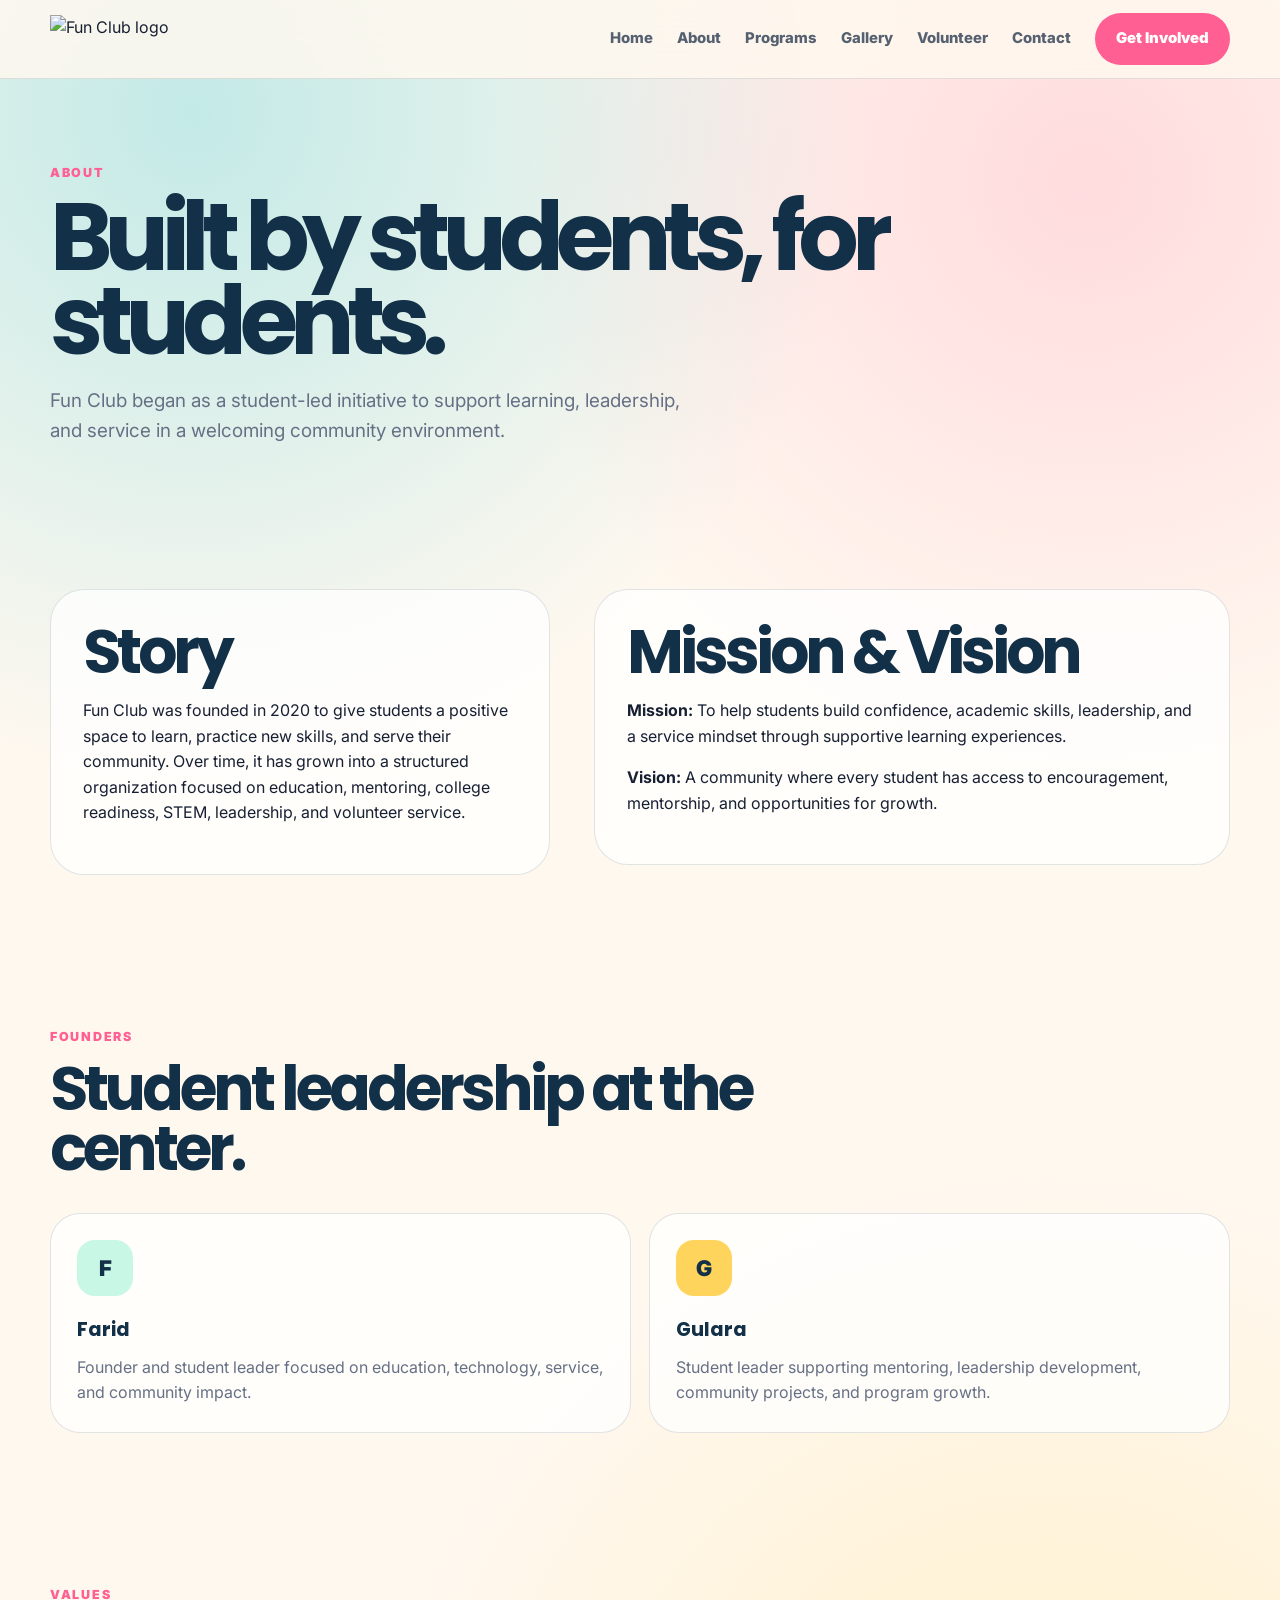
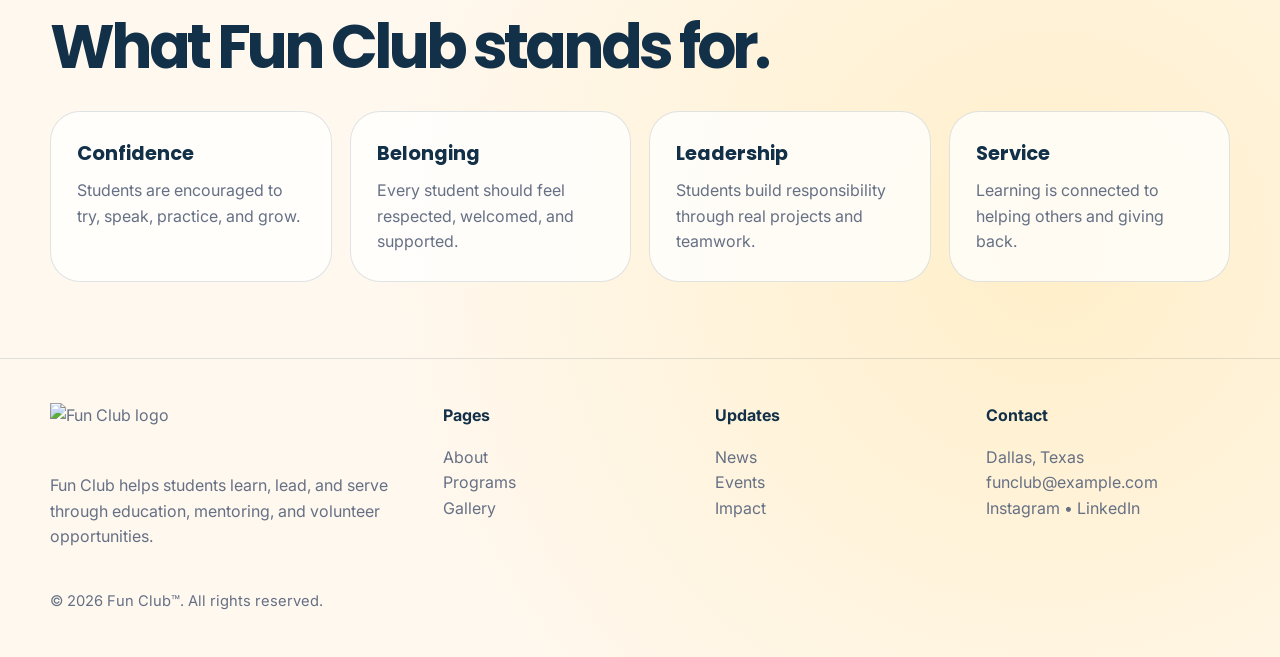
==== about.html @ b527f6af "Add files via upload" ====
<!DOCTYPE html>
<html lang="en">
<head>
<meta charset="UTF-8"><meta name="viewport" content="width=device-width, initial-scale=1.0">
<title>About Fun Club</title>
<meta name="description" content="Learn about Fun Club's story, mission, values, founders, and timeline.">
<meta property="og:title" content="About Fun Club">
<meta property="og:description" content="Learn about Fun Club's story, mission, values, founders, and timeline.">
<meta property="og:image" content="assets/fun-club-logo.png">
<link rel="preconnect" href="https://fonts.googleapis.com">
<link rel="preconnect" href="https://fonts.gstatic.com" crossorigin>
<link href="https://fonts.googleapis.com/css2?family=Inter:wght@400;500;600;700;800;900&family=Poppins:wght@700;800;900&display=swap" rel="stylesheet">
<link rel="stylesheet" href="styles.css">
</head><body>
<nav class="nav"><div class="container nav-inner">
<a class="brand" href="index.html"><img src="assets/fun-club-logo.png" alt="Fun Club logo"></a>
<button class="menu" aria-label="Open menu">☰</button><div class="links"><a href="index.html">Home</a><a href="about.html">About</a><a href="programs.html">Programs</a><a href="gallery.html">Gallery</a><a href="volunteer.html">Volunteer</a><a href="contact.html">Contact</a><a class="btn btn-pink" href="volunteer.html">Get Involved</a></div></div></nav>
<main>
<section class="hero"><div class="container"><p class="kicker reveal">About</p><h1 class="reveal">Built by students, for students.</h1><p class="lead reveal">Fun Club began as a student-led initiative to support learning, leadership, and service in a welcoming community environment.</p></div></section>
<section class="section"><div class="container split"><div class="panel reveal"><h2>Story</h2><p>Fun Club was founded in 2020 to give students a positive space to learn, practice new skills, and serve their community. Over time, it has grown into a structured organization focused on education, mentoring, college readiness, STEM, leadership, and volunteer service.</p></div><div class="panel reveal"><h2>Mission & Vision</h2><p><b>Mission:</b> To help students build confidence, academic skills, leadership, and a service mindset through supportive learning experiences.</p><p><b>Vision:</b> A community where every student has access to encouragement, mentorship, and opportunities for growth.</p></div></div></section>
<section class="section"><div class="container"><div class="section-head reveal"><p class="kicker">Founders</p><h2>Student leadership at the center.</h2></div><div class="grid grid-2"><div class="card reveal"><div class="icon">F</div><h3>Farid</h3><p>Founder and student leader focused on education, technology, service, and community impact.</p></div><div class="card reveal"><div class="icon">G</div><h3>Gulara</h3><p>Student leader supporting mentoring, leadership development, community projects, and program growth.</p></div></div></div></section>
<section class="section"><div class="container"><div class="section-head reveal"><p class="kicker">Values</p><h2>What Fun Club stands for.</h2></div><div class="grid grid-4"><div class="card reveal"><h3>Confidence</h3><p>Students are encouraged to try, speak, practice, and grow.</p></div><div class="card reveal"><h3>Belonging</h3><p>Every student should feel respected, welcomed, and supported.</p></div><div class="card reveal"><h3>Leadership</h3><p>Students build responsibility through real projects and teamwork.</p></div><div class="card reveal"><h3>Service</h3><p>Learning is connected to helping others and giving back.</p></div></div></div></section>
</main>

<footer class="footer"><div class="container footer-grid">
<div><img src="assets/fun-club-logo.png" alt="Fun Club logo" style="height:54px;margin-bottom:12px"><p>Fun Club helps students learn, lead, and serve through education, mentoring, and volunteer opportunities.</p></div>
<div><b>Pages</b><p><a href="about.html">About</a><br><a href="programs.html">Programs</a><br><a href="gallery.html">Gallery</a></p></div>
<div><b>Updates</b><p><a href="index.html#news">News</a><br><a href="events.html">Events</a><br><a href="impact.html">Impact</a></p></div>
<div><b>Contact</b><p>Dallas, Texas<br>funclub@example.com<br>Instagram • LinkedIn</p></div>
</div><div class="container" style="margin-top:24px;color:#667085;font-size:.92rem">© 2026 Fun Club™. All rights reserved.</div></footer>
<script src="script.js"></script></body></html>
---- styles.css ----
:root{
  --navy:#123047; --teal:#10bfd0; --pink:#ff5f93; --coral:#ff766d;
  --gold:#ffd45c; --cream:#fff8ef; --mint:#c8f7e6; --lav:#e3d7ff;
  --ink:#172033; --muted:#667085; --line:rgba(18,48,71,.13); --white:#fff;
}
*{box-sizing:border-box}
html{scroll-behavior:smooth}
body{
  margin:0;font-family:Inter,system-ui,-apple-system,BlinkMacSystemFont,"Segoe UI",sans-serif;color:var(--ink);
  background:
    radial-gradient(circle at 15% 5%, rgba(16,191,208,.25), transparent 28%),
    radial-gradient(circle at 85% 8%, rgba(255,95,147,.19), transparent 25%),
    radial-gradient(circle at 82% 82%, rgba(255,212,92,.26), transparent 32%),
    var(--cream);
  line-height:1.6;
}
h1,h2,h3,.brand-word{font-family:Poppins,Inter,sans-serif}
a{text-decoration:none;color:inherit}
img{max-width:100%;display:block}
.container{width:min(1180px,calc(100% - 40px));margin:auto}
.nav{position:sticky;top:0;z-index:50;background:rgba(255,248,239,.84);backdrop-filter:blur(18px);border-bottom:1px solid var(--line)}
.nav-inner{height:78px;display:flex;align-items:center;justify-content:space-between}
.brand img{height:48px;width:auto}
.links{display:flex;align-items:center;gap:24px;font-weight:800;color:#556170;font-size:.93rem}
.links a:hover{color:var(--navy)}
.menu{display:none;background:transparent;border:0;font-size:1.8rem;color:var(--navy)}
.btn{display:inline-flex;align-items:center;justify-content:center;gap:9px;padding:13px 20px;border-radius:999px;border:1px solid transparent;font-weight:900;cursor:pointer;transition:.2s}
.btn:hover{transform:translateY(-2px)}
.btn-dark{background:var(--navy);color:#fff}.btn-white{background:#fff;color:var(--navy);border-color:var(--line)}.btn-pink{background:var(--pink);color:#fff}
.hero{padding:84px 0 48px}
.hero-grid{display:grid;grid-template-columns:1.05fr .95fr;gap:56px;align-items:center}
.kicker{color:var(--pink);font-weight:900;letter-spacing:.14em;text-transform:uppercase;font-size:.78rem;margin:0 0 12px}
h1{font-size:clamp(3.1rem,7.4vw,6.8rem);line-height:.89;letter-spacing:-.08em;color:var(--navy);margin:0 0 22px}
.lead{font-size:1.18rem;color:var(--muted);max-width:650px}
.actions{display:flex;gap:14px;flex-wrap:wrap;margin-top:28px}
.hero-card{
  min-height:500px;border-radius:46px;padding:22px;position:relative;overflow:hidden;
  background:linear-gradient(135deg,#b9f3ff,#ffd1dc 52%,#ffd45c);border:1px solid rgba(255,255,255,.85)
}
.hero-photo{
  min-height:456px;height:100%;border-radius:34px;background:url('assets/photos/gallery-1.svg') center/cover no-repeat;
  display:flex;align-items:flex-end;padding:26px;border:1px solid rgba(255,255,255,.9)
}
.glass{background:rgba(255,255,255,.86);border:1px solid var(--line);border-radius:26px;padding:20px;max-width:360px}
.glass b{font-size:1.1rem;color:var(--navy)}
.section{padding:76px 0}
.section-head{max-width:790px;margin-bottom:34px}
h2{font-size:clamp(2.2rem,4.8vw,4.2rem);line-height:.98;letter-spacing:-.065em;color:var(--navy);margin:0 0 14px}
.muted,.section-head p:last-child{color:var(--muted)}
.grid{display:grid;gap:18px}
.grid-2{grid-template-columns:repeat(2,1fr)}.grid-3{grid-template-columns:repeat(3,1fr)}.grid-4{grid-template-columns:repeat(4,1fr)}
.card{background:rgba(255,255,255,.76);border:1px solid var(--line);border-radius:30px;padding:26px;transition:.22s}
.card:hover{transform:translateY(-5px);box-shadow:0 22px 60px rgba(18,48,71,.09)}
.card h3{margin:0 0 9px;color:var(--navy);font-size:1.22rem}.card p{color:var(--muted);margin:0}
.icon{width:56px;height:56px;border-radius:18px;background:var(--mint);display:grid;place-items:center;font-weight:900;color:var(--navy);font-size:1.35rem;margin-bottom:18px}
.card:nth-child(2) .icon{background:var(--gold)}.card:nth-child(3) .icon{background:var(--lav)}.card:nth-child(4) .icon{background:#ffd1dc}
.stats{display:grid;grid-template-columns:repeat(4,1fr);gap:16px}
.stat{background:rgba(255,255,255,.78);border:1px solid var(--line);border-radius:30px;padding:26px}
.stat b{display:block;color:var(--navy);font-size:2.25rem;letter-spacing:-.05em}.stat span{color:var(--muted);font-weight:800}
.split{display:grid;grid-template-columns:.88fr 1.12fr;gap:44px;align-items:start}
.panel{background:rgba(255,255,255,.76);border:1px solid var(--line);border-radius:34px;padding:32px}
.gallery{display:grid;grid-template-columns:repeat(3,1fr);gap:18px}
.gallery-card{overflow:hidden;border-radius:30px;background:#fff;border:1px solid var(--line);transition:.2s}
.gallery-card:hover{transform:translateY(-5px)}.gallery-card img{height:240px;width:100%;object-fit:cover}.gallery-card div{padding:18px}
.cta{background:var(--navy);color:white;border-radius:46px;padding:50px;display:flex;justify-content:space-between;align-items:center;gap:24px}
.cta h2{color:#fff}.cta p{color:rgba(255,255,255,.76);max-width:720px}
.timeline{display:grid;gap:18px}.timeline .card{border-left:6px solid var(--teal)}
.form{display:grid;gap:14px}input,textarea,select{width:100%;border:1px solid var(--line);border-radius:18px;padding:15px 16px;font:inherit;background:#fff}textarea{min-height:130px;resize:vertical}
.footer{padding:44px 0;border-top:1px solid var(--line);color:var(--muted)}.footer-grid{display:grid;grid-template-columns:1.5fr repeat(3,1fr);gap:28px}.footer b{color:var(--navy)}
.reveal{opacity:0;transform:translateY(18px)}
.admin-note{background:#fff;border:1px dashed var(--pink);border-radius:26px;padding:22px;color:var(--muted)}
@media(max-width:950px){.hero-grid,.split,.footer-grid{grid-template-columns:1fr}.grid-4,.stats{grid-template-columns:1fr 1fr}.grid-3,.gallery{grid-template-columns:1fr 1fr}.cta{flex-direction:column;align-items:flex-start}}
@media(max-width:680px){.menu{display:block}.links{display:none;position:absolute;top:78px;left:20px;right:20px;background:#fff;border:1px solid var(--line);border-radius:24px;padding:20px;flex-direction:column;align-items:flex-start}.links.active{display:flex}.grid-2,.grid-3,.grid-4,.stats,.gallery{grid-template-columns:1fr}h1{font-size:3.35rem}.hero{padding-top:52px}.hero-card{min-height:360px}.hero-photo{min-height:316px}}
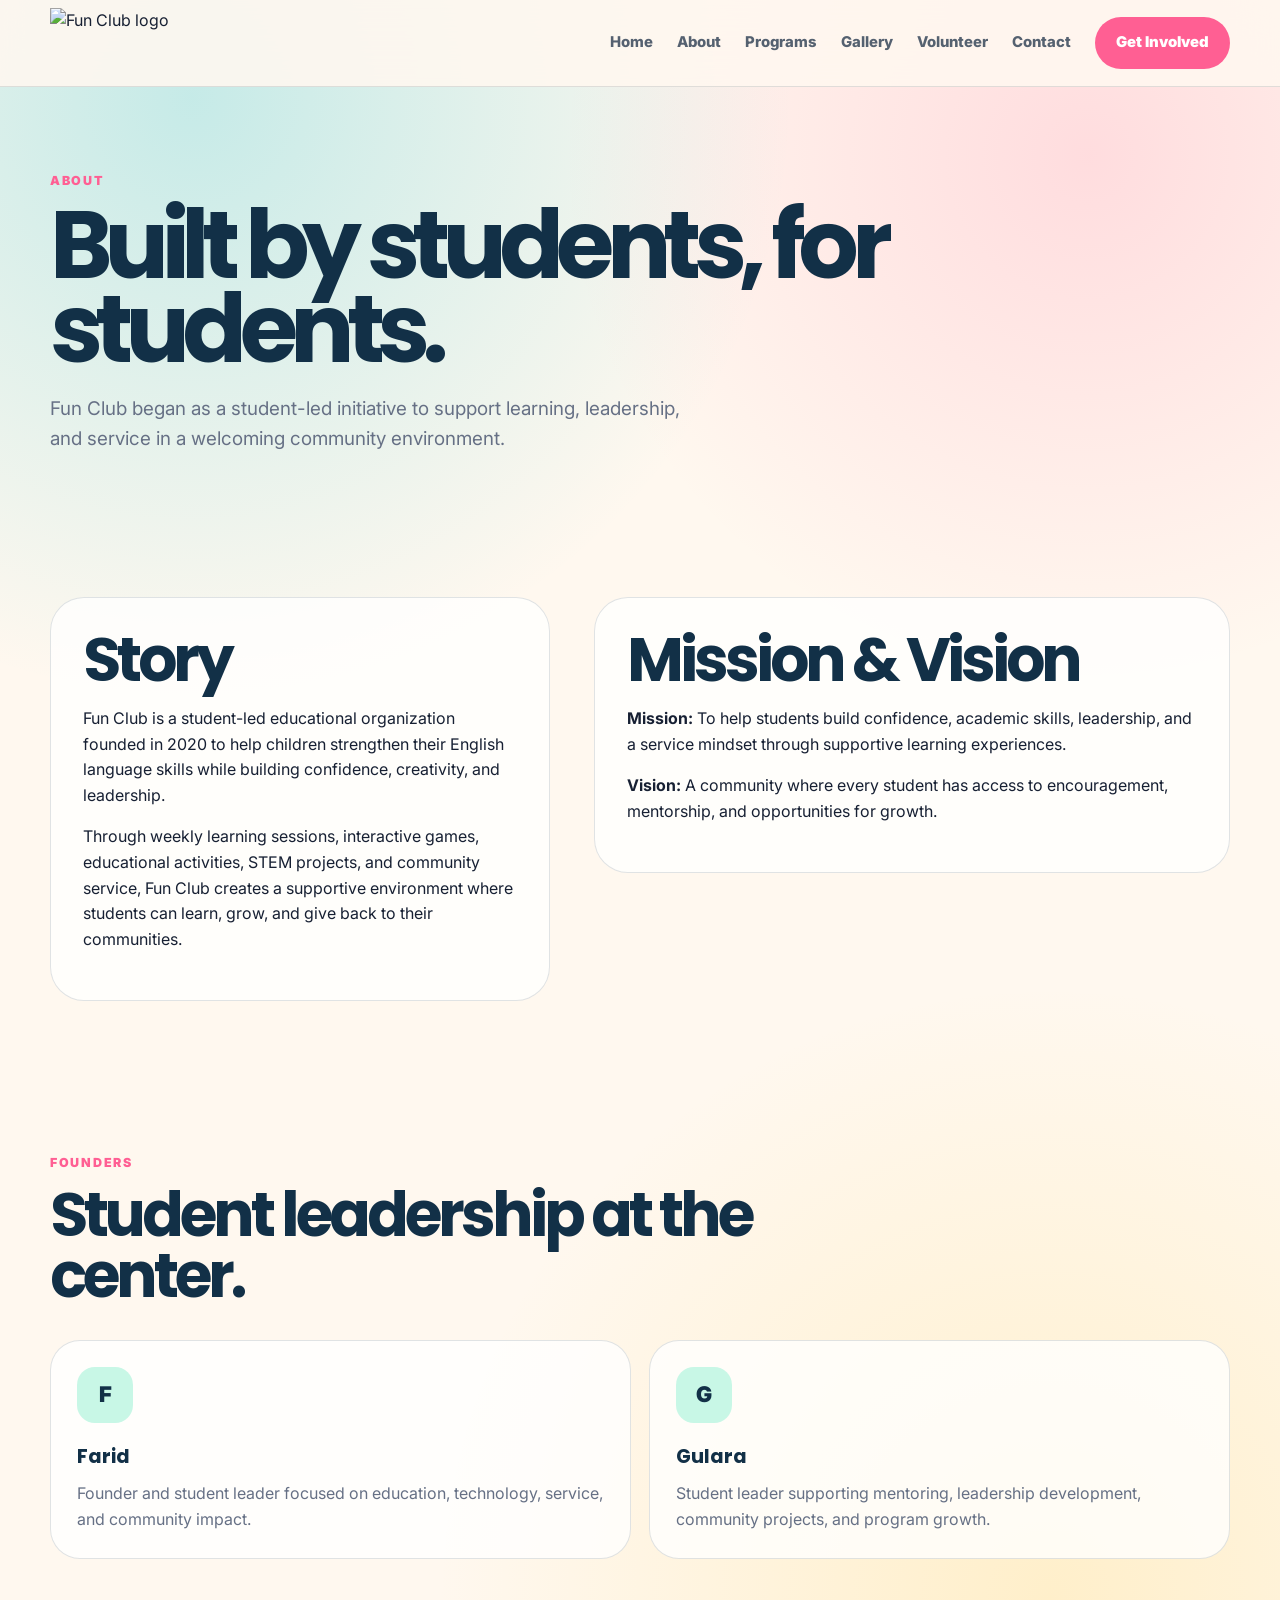
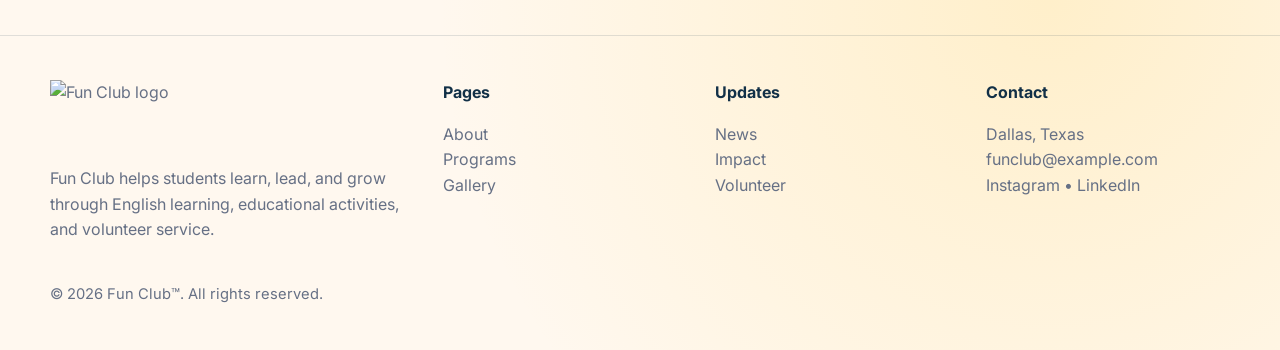
==== commit fef7c346: "Add files via upload" ====
--- a/about.html
+++ b/about.html
@@ -6,26 +6,28 @@
 <meta name="description" content="Learn about Fun Club's story, mission, values, founders, and timeline.">
 <meta property="og:title" content="About Fun Club">
 <meta property="og:description" content="Learn about Fun Club's story, mission, values, founders, and timeline.">
-<meta property="og:image" content="assets/fun-club-logo.png">
+<meta property="og:image" content="assets/Fun_Club_Logo.png">
 <link rel="preconnect" href="https://fonts.googleapis.com">
 <link rel="preconnect" href="https://fonts.gstatic.com" crossorigin>
 <link href="https://fonts.googleapis.com/css2?family=Inter:wght@400;500;600;700;800;900&family=Poppins:wght@700;800;900&display=swap" rel="stylesheet">
 <link rel="stylesheet" href="styles.css">
 </head><body>
 <nav class="nav"><div class="container nav-inner">
-<a class="brand" href="index.html"><img src="assets/fun-club-logo.png" alt="Fun Club logo"></a>
-<button class="menu" aria-label="Open menu">☰</button><div class="links"><a href="index.html">Home</a><a href="about.html">About</a><a href="programs.html">Programs</a><a href="gallery.html">Gallery</a><a href="volunteer.html">Volunteer</a><a href="contact.html">Contact</a><a class="btn btn-pink" href="volunteer.html">Get Involved</a></div></div></nav>
+<a class="brand" href="index.html"><img src="assets/Fun_Club_Logo.png" alt="Fun Club logo"></a>
+<button class="menu" aria-label="Open menu">☰</button>
+<div class="links">
+<a href="index.html">Home</a><a href="about.html">About</a><a href="programs.html">Programs</a><a href="gallery.html">Gallery</a><a href="volunteer.html">Volunteer</a><a href="contact.html">Contact</a>
+<a class="btn btn-pink" href="volunteer.html">Get Involved</a>
+</div></div></nav>
 <main>
 <section class="hero"><div class="container"><p class="kicker reveal">About</p><h1 class="reveal">Built by students, for students.</h1><p class="lead reveal">Fun Club began as a student-led initiative to support learning, leadership, and service in a welcoming community environment.</p></div></section>
-<section class="section"><div class="container split"><div class="panel reveal"><h2>Story</h2><p>Fun Club was founded in 2020 to give students a positive space to learn, practice new skills, and serve their community. Over time, it has grown into a structured organization focused on education, mentoring, college readiness, STEM, leadership, and volunteer service.</p></div><div class="panel reveal"><h2>Mission & Vision</h2><p><b>Mission:</b> To help students build confidence, academic skills, leadership, and a service mindset through supportive learning experiences.</p><p><b>Vision:</b> A community where every student has access to encouragement, mentorship, and opportunities for growth.</p></div></div></section>
+<section class="section"><div class="container split"><div class="panel reveal"><h2>Story</h2><p>Fun Club is a student-led educational organization founded in 2020 to help children strengthen their English language skills while building confidence, creativity, and leadership.</p><p>Through weekly learning sessions, interactive games, educational activities, STEM projects, and community service, Fun Club creates a supportive environment where students can learn, grow, and give back to their communities.</p></div><div class="panel reveal"><h2>Mission & Vision</h2><p><b>Mission:</b> To help students build confidence, academic skills, leadership, and a service mindset through supportive learning experiences.</p><p><b>Vision:</b> A community where every student has access to encouragement, mentorship, and opportunities for growth.</p></div></div></section>
 <section class="section"><div class="container"><div class="section-head reveal"><p class="kicker">Founders</p><h2>Student leadership at the center.</h2></div><div class="grid grid-2"><div class="card reveal"><div class="icon">F</div><h3>Farid</h3><p>Founder and student leader focused on education, technology, service, and community impact.</p></div><div class="card reveal"><div class="icon">G</div><h3>Gulara</h3><p>Student leader supporting mentoring, leadership development, community projects, and program growth.</p></div></div></div></section>
-<section class="section"><div class="container"><div class="section-head reveal"><p class="kicker">Values</p><h2>What Fun Club stands for.</h2></div><div class="grid grid-4"><div class="card reveal"><h3>Confidence</h3><p>Students are encouraged to try, speak, practice, and grow.</p></div><div class="card reveal"><h3>Belonging</h3><p>Every student should feel respected, welcomed, and supported.</p></div><div class="card reveal"><h3>Leadership</h3><p>Students build responsibility through real projects and teamwork.</p></div><div class="card reveal"><h3>Service</h3><p>Learning is connected to helping others and giving back.</p></div></div></div></section>
 </main>
-
 <footer class="footer"><div class="container footer-grid">
-<div><img src="assets/fun-club-logo.png" alt="Fun Club logo" style="height:54px;margin-bottom:12px"><p>Fun Club helps students learn, lead, and serve through education, mentoring, and volunteer opportunities.</p></div>
+<div><img src="assets/Fun_Club_Logo.png" alt="Fun Club logo" style="height:70px;margin-bottom:12px"><p>Fun Club helps students learn, lead, and grow through English learning, educational activities, and volunteer service.</p></div>
 <div><b>Pages</b><p><a href="about.html">About</a><br><a href="programs.html">Programs</a><br><a href="gallery.html">Gallery</a></p></div>
-<div><b>Updates</b><p><a href="index.html#news">News</a><br><a href="events.html">Events</a><br><a href="impact.html">Impact</a></p></div>
+<div><b>Updates</b><p><a href="index.html#news">News</a><br><a href="impact.html">Impact</a><br><a href="volunteer.html">Volunteer</a></p></div>
 <div><b>Contact</b><p>Dallas, Texas<br>funclub@example.com<br>Instagram • LinkedIn</p></div>
 </div><div class="container" style="margin-top:24px;color:#667085;font-size:.92rem">© 2026 Fun Club™. All rights reserved.</div></footer>
-<script src="script.js"></script></body></html>
+<script src="script.js"></script></body></html>
--- a/styles.css
+++ b/styles.css
@@ -1,74 +1,43 @@
 
 :root{
-  --navy:#123047; --teal:#10bfd0; --pink:#ff5f93; --coral:#ff766d;
-  --gold:#ffd45c; --cream:#fff8ef; --mint:#c8f7e6; --lav:#e3d7ff;
-  --ink:#172033; --muted:#667085; --line:rgba(18,48,71,.13); --white:#fff;
+  --navy:#123047;--teal:#10bfd0;--pink:#ff5f93;--gold:#ffd45c;--cream:#fff8ef;
+  --mint:#c8f7e6;--lav:#e3d7ff;--ink:#172033;--muted:#667085;--line:rgba(18,48,71,.13)
 }
 *{box-sizing:border-box}
 html{scroll-behavior:smooth}
-body{
-  margin:0;font-family:Inter,system-ui,-apple-system,BlinkMacSystemFont,"Segoe UI",sans-serif;color:var(--ink);
-  background:
-    radial-gradient(circle at 15% 5%, rgba(16,191,208,.25), transparent 28%),
-    radial-gradient(circle at 85% 8%, rgba(255,95,147,.19), transparent 25%),
-    radial-gradient(circle at 82% 82%, rgba(255,212,92,.26), transparent 32%),
-    var(--cream);
-  line-height:1.6;
-}
-h1,h2,h3,.brand-word{font-family:Poppins,Inter,sans-serif}
-a{text-decoration:none;color:inherit}
-img{max-width:100%;display:block}
+body{margin:0;font-family:Inter,system-ui,-apple-system,BlinkMacSystemFont,"Segoe UI",sans-serif;color:var(--ink);background:radial-gradient(circle at 15% 5%,rgba(16,191,208,.24),transparent 28%),radial-gradient(circle at 85% 8%,rgba(255,95,147,.18),transparent 25%),radial-gradient(circle at 82% 82%,rgba(255,212,92,.25),transparent 32%),var(--cream);line-height:1.6}
+h1,h2,h3{font-family:Poppins,Inter,sans-serif}
+a{text-decoration:none;color:inherit}img{max-width:100%;display:block}
 .container{width:min(1180px,calc(100% - 40px));margin:auto}
-.nav{position:sticky;top:0;z-index:50;background:rgba(255,248,239,.84);backdrop-filter:blur(18px);border-bottom:1px solid var(--line)}
-.nav-inner{height:78px;display:flex;align-items:center;justify-content:space-between}
-.brand img{height:48px;width:auto}
+.nav{position:sticky;top:0;z-index:50;background:rgba(255,248,239,.88);backdrop-filter:blur(18px);border-bottom:1px solid var(--line)}
+.nav-inner{height:86px;display:flex;align-items:center;justify-content:space-between}
+.brand img{height:70px;width:auto;object-fit:contain}
 .links{display:flex;align-items:center;gap:24px;font-weight:800;color:#556170;font-size:.93rem}
 .links a:hover{color:var(--navy)}
 .menu{display:none;background:transparent;border:0;font-size:1.8rem;color:var(--navy)}
-.btn{display:inline-flex;align-items:center;justify-content:center;gap:9px;padding:13px 20px;border-radius:999px;border:1px solid transparent;font-weight:900;cursor:pointer;transition:.2s}
+.btn{display:inline-flex;align-items:center;justify-content:center;padding:13px 20px;border-radius:999px;font-weight:900;transition:.2s;border:1px solid transparent}
 .btn:hover{transform:translateY(-2px)}
 .btn-dark{background:var(--navy);color:#fff}.btn-white{background:#fff;color:var(--navy);border-color:var(--line)}.btn-pink{background:var(--pink);color:#fff}
 .hero{padding:84px 0 48px}
 .hero-grid{display:grid;grid-template-columns:1.05fr .95fr;gap:56px;align-items:center}
 .kicker{color:var(--pink);font-weight:900;letter-spacing:.14em;text-transform:uppercase;font-size:.78rem;margin:0 0 12px}
 h1{font-size:clamp(3.1rem,7.4vw,6.8rem);line-height:.89;letter-spacing:-.08em;color:var(--navy);margin:0 0 22px}
-.lead{font-size:1.18rem;color:var(--muted);max-width:650px}
-.actions{display:flex;gap:14px;flex-wrap:wrap;margin-top:28px}
-.hero-card{
-  min-height:500px;border-radius:46px;padding:22px;position:relative;overflow:hidden;
-  background:linear-gradient(135deg,#b9f3ff,#ffd1dc 52%,#ffd45c);border:1px solid rgba(255,255,255,.85)
-}
-.hero-photo{
-  min-height:456px;height:100%;border-radius:34px;background:url('assets/photos/gallery-1.svg') center/cover no-repeat;
-  display:flex;align-items:flex-end;padding:26px;border:1px solid rgba(255,255,255,.9)
-}
-.glass{background:rgba(255,255,255,.86);border:1px solid var(--line);border-radius:26px;padding:20px;max-width:360px}
-.glass b{font-size:1.1rem;color:var(--navy)}
-.section{padding:76px 0}
-.section-head{max-width:790px;margin-bottom:34px}
-h2{font-size:clamp(2.2rem,4.8vw,4.2rem);line-height:.98;letter-spacing:-.065em;color:var(--navy);margin:0 0 14px}
-.muted,.section-head p:last-child{color:var(--muted)}
-.grid{display:grid;gap:18px}
-.grid-2{grid-template-columns:repeat(2,1fr)}.grid-3{grid-template-columns:repeat(3,1fr)}.grid-4{grid-template-columns:repeat(4,1fr)}
-.card{background:rgba(255,255,255,.76);border:1px solid var(--line);border-radius:30px;padding:26px;transition:.22s}
-.card:hover{transform:translateY(-5px);box-shadow:0 22px 60px rgba(18,48,71,.09)}
+.lead{font-size:1.18rem;color:var(--muted);max-width:650px}.actions{display:flex;gap:14px;flex-wrap:wrap;margin-top:28px}
+.hero-card{min-height:500px;border-radius:46px;padding:22px;background:linear-gradient(135deg,#b9f3ff,#ffd1dc 52%,#ffd45c);border:1px solid rgba(255,255,255,.85)}
+.hero-photo{min-height:456px;height:100%;border-radius:34px;background:center/cover no-repeat;display:flex;align-items:flex-end;padding:26px;border:1px solid rgba(255,255,255,.9)}
+.glass{background:rgba(255,255,255,.88);border:1px solid var(--line);border-radius:26px;padding:20px;max-width:360px}.glass b{font-size:1.1rem;color:var(--navy)}
+.section{padding:76px 0}.section-head{max-width:790px;margin-bottom:34px}
+h2{font-size:clamp(2.2rem,4.8vw,4.2rem);line-height:.98;letter-spacing:-.065em;color:var(--navy);margin:0 0 14px}.muted,.section-head p:last-child{color:var(--muted)}
+.grid{display:grid;gap:18px}.grid-2{grid-template-columns:repeat(2,1fr)}.grid-3{grid-template-columns:repeat(3,1fr)}.grid-4{grid-template-columns:repeat(4,1fr)}
+.card{background:rgba(255,255,255,.78);border:1px solid var(--line);border-radius:30px;padding:26px;transition:.22s}.card:hover{transform:translateY(-5px);box-shadow:0 22px 60px rgba(18,48,71,.09)}
 .card h3{margin:0 0 9px;color:var(--navy);font-size:1.22rem}.card p{color:var(--muted);margin:0}
+.news-card-img{width:100%;height:230px;object-fit:cover;border-radius:22px;margin-bottom:18px}
 .icon{width:56px;height:56px;border-radius:18px;background:var(--mint);display:grid;place-items:center;font-weight:900;color:var(--navy);font-size:1.35rem;margin-bottom:18px}
-.card:nth-child(2) .icon{background:var(--gold)}.card:nth-child(3) .icon{background:var(--lav)}.card:nth-child(4) .icon{background:#ffd1dc}
-.stats{display:grid;grid-template-columns:repeat(4,1fr);gap:16px}
-.stat{background:rgba(255,255,255,.78);border:1px solid var(--line);border-radius:30px;padding:26px}
-.stat b{display:block;color:var(--navy);font-size:2.25rem;letter-spacing:-.05em}.stat span{color:var(--muted);font-weight:800}
-.split{display:grid;grid-template-columns:.88fr 1.12fr;gap:44px;align-items:start}
-.panel{background:rgba(255,255,255,.76);border:1px solid var(--line);border-radius:34px;padding:32px}
-.gallery{display:grid;grid-template-columns:repeat(3,1fr);gap:18px}
-.gallery-card{overflow:hidden;border-radius:30px;background:#fff;border:1px solid var(--line);transition:.2s}
-.gallery-card:hover{transform:translateY(-5px)}.gallery-card img{height:240px;width:100%;object-fit:cover}.gallery-card div{padding:18px}
-.cta{background:var(--navy);color:white;border-radius:46px;padding:50px;display:flex;justify-content:space-between;align-items:center;gap:24px}
-.cta h2{color:#fff}.cta p{color:rgba(255,255,255,.76);max-width:720px}
-.timeline{display:grid;gap:18px}.timeline .card{border-left:6px solid var(--teal)}
-.form{display:grid;gap:14px}input,textarea,select{width:100%;border:1px solid var(--line);border-radius:18px;padding:15px 16px;font:inherit;background:#fff}textarea{min-height:130px;resize:vertical}
+.stats{display:grid;grid-template-columns:repeat(4,1fr);gap:16px}.stat{background:rgba(255,255,255,.78);border:1px solid var(--line);border-radius:30px;padding:26px}.stat b{display:block;color:var(--navy);font-size:2.25rem;letter-spacing:-.05em}.stat span{color:var(--muted);font-weight:800}
+.split{display:grid;grid-template-columns:.88fr 1.12fr;gap:44px;align-items:start}.panel{background:rgba(255,255,255,.76);border:1px solid var(--line);border-radius:34px;padding:32px}
+.gallery{display:grid;grid-template-columns:repeat(3,1fr);gap:18px}.gallery-card{overflow:hidden;border-radius:30px;background:#fff;border:1px solid var(--line);transition:.2s}.gallery-card:hover{transform:translateY(-5px)}.gallery-card img{height:240px;width:100%;object-fit:cover}.gallery-card div{padding:18px}
+.cta{background:var(--navy);color:white;border-radius:46px;padding:50px;display:flex;justify-content:space-between;align-items:center;gap:24px}.cta h2{color:#fff}.cta p{color:rgba(255,255,255,.76);max-width:720px}
 .footer{padding:44px 0;border-top:1px solid var(--line);color:var(--muted)}.footer-grid{display:grid;grid-template-columns:1.5fr repeat(3,1fr);gap:28px}.footer b{color:var(--navy)}
 .reveal{opacity:0;transform:translateY(18px)}
-.admin-note{background:#fff;border:1px dashed var(--pink);border-radius:26px;padding:22px;color:var(--muted)}
 @media(max-width:950px){.hero-grid,.split,.footer-grid{grid-template-columns:1fr}.grid-4,.stats{grid-template-columns:1fr 1fr}.grid-3,.gallery{grid-template-columns:1fr 1fr}.cta{flex-direction:column;align-items:flex-start}}
-@media(max-width:680px){.menu{display:block}.links{display:none;position:absolute;top:78px;left:20px;right:20px;background:#fff;border:1px solid var(--line);border-radius:24px;padding:20px;flex-direction:column;align-items:flex-start}.links.active{display:flex}.grid-2,.grid-3,.grid-4,.stats,.gallery{grid-template-columns:1fr}h1{font-size:3.35rem}.hero{padding-top:52px}.hero-card{min-height:360px}.hero-photo{min-height:316px}}
+@media(max-width:680px){.menu{display:block}.links{display:none;position:absolute;top:86px;left:20px;right:20px;background:#fff;border:1px solid var(--line);border-radius:24px;padding:20px;flex-direction:column;align-items:flex-start}.links.active{display:flex}.grid-2,.grid-3,.grid-4,.stats,.gallery{grid-template-columns:1fr}h1{font-size:3.35rem}.hero{padding-top:52px}.hero-card{min-height:360px}.hero-photo{min-height:316px}.brand img{height:58px}}
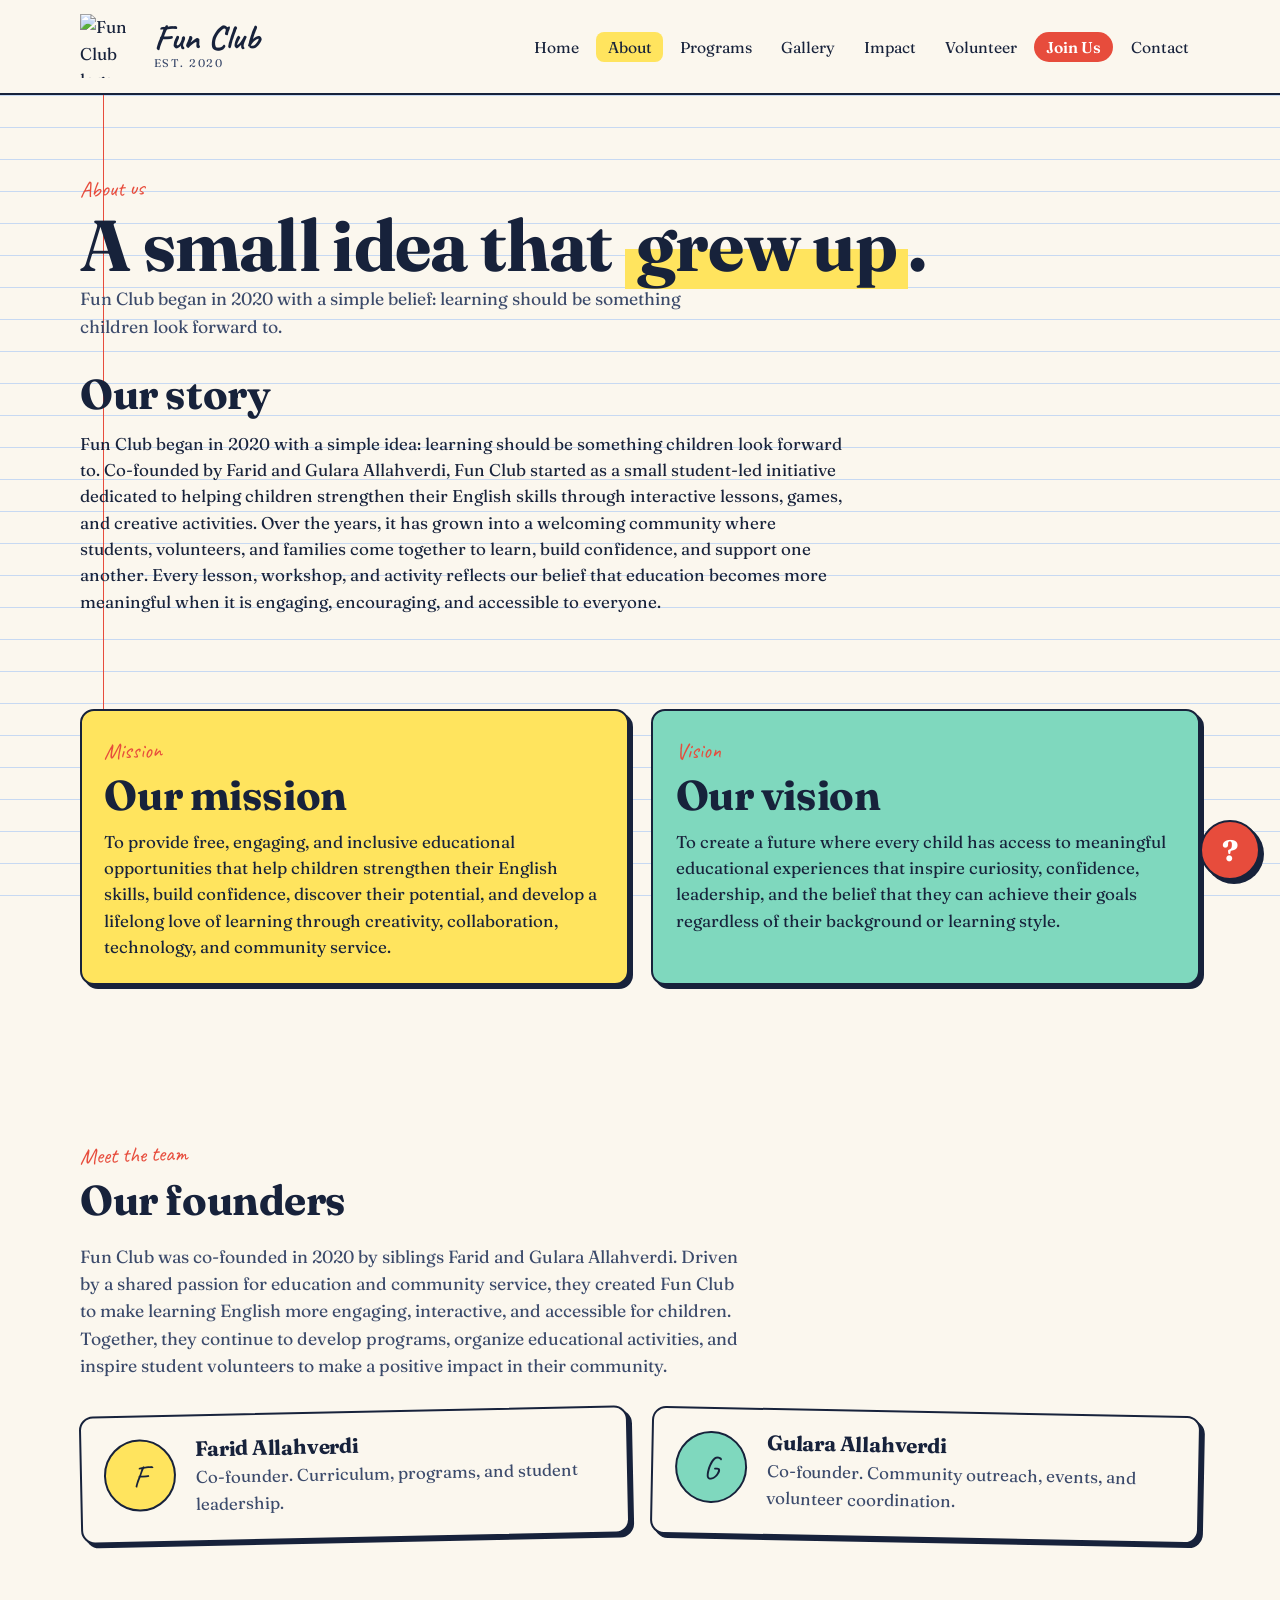
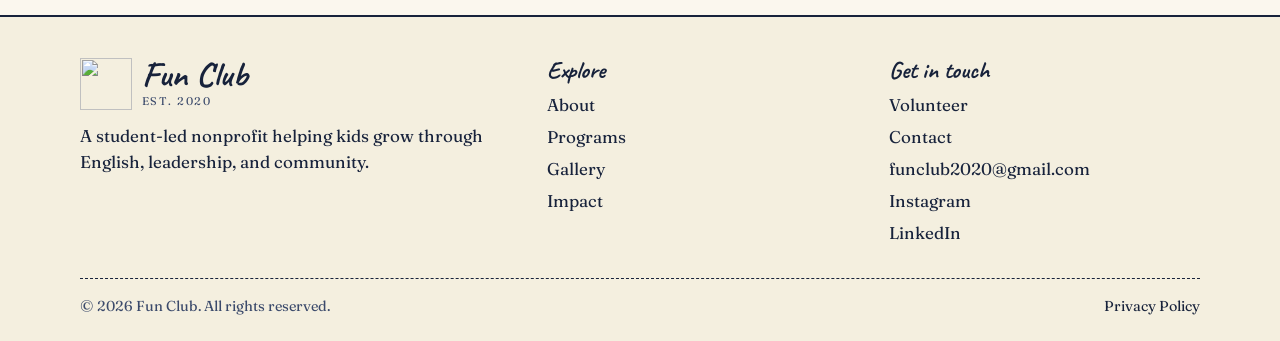
==== commit 17c5fe48: "Add files via upload" ====
--- a/about.html
+++ b/about.html
@@ -1,33 +1,114 @@
-<!DOCTYPE html>
+<!doctype html>
 <html lang="en">
 <head>
-<meta charset="UTF-8"><meta name="viewport" content="width=device-width, initial-scale=1.0">
-<title>About Fun Club</title>
-<meta name="description" content="Learn about Fun Club's story, mission, values, founders, and timeline.">
-<meta property="og:title" content="About Fun Club">
-<meta property="og:description" content="Learn about Fun Club's story, mission, values, founders, and timeline.">
-<meta property="og:image" content="assets/Fun_Club_Logo.png">
-<link rel="preconnect" href="https://fonts.googleapis.com">
-<link rel="preconnect" href="https://fonts.gstatic.com" crossorigin>
-<link href="https://fonts.googleapis.com/css2?family=Inter:wght@400;500;600;700;800;900&family=Poppins:wght@700;800;900&display=swap" rel="stylesheet">
-<link rel="stylesheet" href="styles.css">
-</head><body>
-<nav class="nav"><div class="container nav-inner">
-<a class="brand" href="index.html"><img src="assets/Fun_Club_Logo.png" alt="Fun Club logo"></a>
-<button class="menu" aria-label="Open menu">☰</button>
-<div class="links">
-<a href="index.html">Home</a><a href="about.html">About</a><a href="programs.html">Programs</a><a href="gallery.html">Gallery</a><a href="volunteer.html">Volunteer</a><a href="contact.html">Contact</a>
-<a class="btn btn-pink" href="volunteer.html">Get Involved</a>
-</div></div></nav>
+<meta charset="utf-8" />
+<meta name="viewport" content="width=device-width, initial-scale=1" />
+<title>About — Fun Club</title>
+<meta name="description" content="The story, mission, vision, and founders behind Fun Club, a student-led nonprofit." />
+<link rel="icon" href="favicon.ico" sizes="any" />
+<link rel="icon" type="image/png" sizes="32x32" href="favicons/favicon-32.png" />
+<link rel="icon" type="image/png" sizes="16x16" href="favicons/favicon-16.png" />
+<link rel="apple-touch-icon" sizes="180x180" href="favicons/apple-touch-icon.png" />
+<meta property="og:type" content="website" />
+<meta property="og:title" content="About — Fun Club" />
+<meta property="og:description" content="The story, mission, vision, and founders behind Fun Club, a student-led nonprofit." />
+<meta property="og:image" content="favicons/favicon-512.png" />
+<meta name="twitter:card" content="summary_large_image" />
+<meta name="twitter:image" content="favicons/favicon-512.png" />
+<link rel="preconnect" href="https://fonts.googleapis.com" />
+<link rel="preconnect" href="https://fonts.gstatic.com" crossorigin />
+<link href="https://fonts.googleapis.com/css2?family=Caveat:wght@500;600;700&family=Fraunces:opsz,wght@9..144,400;9..144,600;9..144,700&display=swap" rel="stylesheet" />
+<link rel="stylesheet" href="styles.css" />
+</head>
+<body>
+<header class="nav">
+  <div class="container nav-inner">
+    <a class="brand" href="index.html">
+      <img src="favicons/logo.png" alt="Fun Club logo" width="64" height="64" />
+      <div>
+        <div class="brand-name">Fun Club</div>
+        <div class="brand-sub">Est. 2020</div>
+      </div>
+    </a>
+    <button class="nav-toggle" aria-label="Menu">Menu</button>
+    <ul class="nav-links">
+      <li><a href="index.html">Home</a></li>
+      <li><a href="about.html">About</a></li>
+      <li><a href="programs.html">Programs</a></li>
+      <li><a href="gallery.html">Gallery</a></li>
+      <li><a href="impact.html">Impact</a></li>
+      <li><a href="volunteer.html">Volunteer</a></li>
+      <li><a class="join-pill" href="https://docs.google.com/forms/d/e/1FAIpQLScvt3I_n4rOS5D1--37bK_iJCsMK2ZH8UtgtYwFDSgon2-Itg/viewform?usp=header" target="_blank" rel="noopener">Join Us</a></li><li><a href="contact.html">Contact</a></li>
+    </ul>
+  </div>
+</header>
 <main>
-<section class="hero"><div class="container"><p class="kicker reveal">About</p><h1 class="reveal">Built by students, for students.</h1><p class="lead reveal">Fun Club began as a student-led initiative to support learning, leadership, and service in a welcoming community environment.</p></div></section>
-<section class="section"><div class="container split"><div class="panel reveal"><h2>Story</h2><p>Fun Club is a student-led educational organization founded in 2020 to help children strengthen their English language skills while building confidence, creativity, and leadership.</p><p>Through weekly learning sessions, interactive games, educational activities, STEM projects, and community service, Fun Club creates a supportive environment where students can learn, grow, and give back to their communities.</p></div><div class="panel reveal"><h2>Mission & Vision</h2><p><b>Mission:</b> To help students build confidence, academic skills, leadership, and a service mindset through supportive learning experiences.</p><p><b>Vision:</b> A community where every student has access to encouragement, mentorship, and opportunities for growth.</p></div></div></section>
-<section class="section"><div class="container"><div class="section-head reveal"><p class="kicker">Founders</p><h2>Student leadership at the center.</h2></div><div class="grid grid-2"><div class="card reveal"><div class="icon">F</div><h3>Farid</h3><p>Founder and student leader focused on education, technology, service, and community impact.</p></div><div class="card reveal"><div class="icon">G</div><h3>Gulara</h3><p>Student leader supporting mentoring, leadership development, community projects, and program growth.</p></div></div></div></section>
+
+<section>
+  <div class="container">
+    <span class="eyebrow">About us</span>
+    <h1>A small idea that <span class="mark">grew up</span>.</h1>
+    <p class="section-lead">Fun Club began in 2020 with a simple belief: learning should be something children look forward to.</p>
+
+    <div class="prose">
+      <h2>Our story</h2>
+      <p>Fun Club began in 2020 with a simple idea: learning should be something children look forward to. Co-founded by Farid and Gulara Allahverdi, Fun Club started as a small student-led initiative dedicated to helping children strengthen their English skills through interactive lessons, games, and creative activities. Over the years, it has grown into a welcoming community where students, volunteers, and families come together to learn, build confidence, and support one another. Every lesson, workshop, and activity reflects our belief that education becomes more meaningful when it is engaging, encouraging, and accessible to everyone.</p>
+    </div>
+  </div>
+</section>
+
+<section style="padding-top:0">
+  <div class="container grid cols-2">
+    <div class="card yellow"><span class="eyebrow">Mission</span><h2 style="margin:.3rem 0 .6rem">Our mission</h2><p>To provide free, engaging, and inclusive educational opportunities that help children strengthen their English skills, build confidence, discover their potential, and develop a lifelong love of learning through creativity, collaboration, technology, and community service.</p></div>
+    <div class="card mint"><span class="eyebrow">Vision</span><h2 style="margin:.3rem 0 .6rem">Our vision</h2><p>To create a future where every child has access to meaningful educational experiences that inspire curiosity, confidence, leadership, and the belief that they can achieve their goals regardless of their background or learning style.</p></div>
+  </div>
+</section>
+
+<section>
+  <div class="container">
+    <span class="eyebrow">Meet the team</span>
+    <h2 class="section-title">Our founders</h2>
+    <p class="section-lead">Fun Club was co-founded in 2020 by siblings Farid and Gulara Allahverdi. Driven by a shared passion for education and community service, they created Fun Club to make learning English more engaging, interactive, and accessible for children. Together, they continue to develop programs, organize educational activities, and inspire student volunteers to make a positive impact in their community.</p>
+    <div class="grid cols-2">
+      <div class="card founder tilt-l"><div class="avatar">F</div><div><h3>Farid Allahverdi</h3><p style="color:var(--ink-soft);margin-top:.2rem">Co-founder. Curriculum, programs, and student leadership.</p></div></div>
+      <div class="card founder tilt-r"><div class="avatar" style="background:var(--mint)">G</div><div><h3>Gulara Allahverdi</h3><p style="color:var(--ink-soft);margin-top:.2rem">Co-founder. Community outreach, events, and volunteer coordination.</p></div></div>
+    </div>
+  </div>
+</section>
 </main>
-<footer class="footer"><div class="container footer-grid">
-<div><img src="assets/Fun_Club_Logo.png" alt="Fun Club logo" style="height:70px;margin-bottom:12px"><p>Fun Club helps students learn, lead, and grow through English learning, educational activities, and volunteer service.</p></div>
-<div><b>Pages</b><p><a href="about.html">About</a><br><a href="programs.html">Programs</a><br><a href="gallery.html">Gallery</a></p></div>
-<div><b>Updates</b><p><a href="index.html#news">News</a><br><a href="impact.html">Impact</a><br><a href="volunteer.html">Volunteer</a></p></div>
-<div><b>Contact</b><p>Dallas, Texas<br>funclub@example.com<br>Instagram • LinkedIn</p></div>
-</div><div class="container" style="margin-top:24px;color:#667085;font-size:.92rem">© 2026 Fun Club™. All rights reserved.</div></footer>
-<script src="script.js"></script></body></html>+<footer class="footer">
+  <div class="container">
+    <div class="footer-grid">
+      <div>
+        <a class="brand" href="index.html"><img src="favicons/logo.png" alt="" width="52" height="52"/><div><div class="brand-name">Fun Club</div><div class="brand-sub">Est. 2020</div></div></a>
+        <p style="margin-top:.8rem;max-width:38ch">A student-led nonprofit helping kids grow through English, leadership, and community.</p>
+      </div>
+      <div>
+        <h4>Explore</h4>
+        <ul>
+          <li><a href="about.html">About</a></li>
+          <li><a href="programs.html">Programs</a></li>
+          <li><a href="gallery.html">Gallery</a></li>
+          <li><a href="impact.html">Impact</a></li>
+        </ul>
+      </div>
+      <div>
+        <h4>Get in touch</h4>
+        <ul>
+          <li><a href="volunteer.html">Volunteer</a></li>
+          <li><a href="contact.html">Contact</a></li>
+          <li><a href="mailto:funclub2020@gmail.com">funclub2020@gmail.com</a></li>
+          <li><a href="https://www.instagram.com/funclub_2020" target="_blank" rel="noopener">Instagram</a></li>
+          <li><a href="https://www.linkedin.com/company/fun-club-2020/" target="_blank" rel="noopener">LinkedIn</a></li>
+        </ul>
+      </div>
+    </div>
+    <div class="footer-bottom">
+      <div>&copy; <span data-year></span> Fun Club. All rights reserved.</div>
+      <div><a href="privacy.html">Privacy Policy</a></div>
+    </div>
+  </div>
+</footer>
+<script src="script.js"></script>
+</body>
+</html>
--- a/styles.css
+++ b/styles.css
@@ -1,43 +1,321 @@
+/* Fun Club — notebook / flashcard identity
+   Palette:
+   --paper #FBF7EE, --ink #17223B, --highlight #FFE45E,
+   --coral #E74C3C, --mint #7FD8BE, --sky #A9CEF4, --rule #C7D9F2
+*/
 
 :root{
-  --navy:#123047;--teal:#10bfd0;--pink:#ff5f93;--gold:#ffd45c;--cream:#fff8ef;
-  --mint:#c8f7e6;--lav:#e3d7ff;--ink:#172033;--muted:#667085;--line:rgba(18,48,71,.13)
-}
-*{box-sizing:border-box}
+  --paper:#FBF7EE;
+  --paper-2:#F4EFDF;
+  --ink:#17223B;
+  --ink-soft:#3B4A6B;
+  --highlight:#FFE45E;
+  --coral:#E74C3C;
+  --mint:#7FD8BE;
+  --sky:#A9CEF4;
+  --rule:#C7D9F2;
+  --shadow: 4px 4px 0 var(--ink);
+  --shadow-sm: 3px 3px 0 var(--ink);
+  --radius: 14px;
+}
+
+*{box-sizing:border-box;margin:0;padding:0}
 html{scroll-behavior:smooth}
-body{margin:0;font-family:Inter,system-ui,-apple-system,BlinkMacSystemFont,"Segoe UI",sans-serif;color:var(--ink);background:radial-gradient(circle at 15% 5%,rgba(16,191,208,.24),transparent 28%),radial-gradient(circle at 85% 8%,rgba(255,95,147,.18),transparent 25%),radial-gradient(circle at 82% 82%,rgba(255,212,92,.25),transparent 32%),var(--cream);line-height:1.6}
-h1,h2,h3{font-family:Poppins,Inter,sans-serif}
-a{text-decoration:none;color:inherit}img{max-width:100%;display:block}
-.container{width:min(1180px,calc(100% - 40px));margin:auto}
-.nav{position:sticky;top:0;z-index:50;background:rgba(255,248,239,.88);backdrop-filter:blur(18px);border-bottom:1px solid var(--line)}
-.nav-inner{height:86px;display:flex;align-items:center;justify-content:space-between}
-.brand img{height:70px;width:auto;object-fit:contain}
-.links{display:flex;align-items:center;gap:24px;font-weight:800;color:#556170;font-size:.93rem}
-.links a:hover{color:var(--navy)}
-.menu{display:none;background:transparent;border:0;font-size:1.8rem;color:var(--navy)}
-.btn{display:inline-flex;align-items:center;justify-content:center;padding:13px 20px;border-radius:999px;font-weight:900;transition:.2s;border:1px solid transparent}
-.btn:hover{transform:translateY(-2px)}
-.btn-dark{background:var(--navy);color:#fff}.btn-white{background:#fff;color:var(--navy);border-color:var(--line)}.btn-pink{background:var(--pink);color:#fff}
-.hero{padding:84px 0 48px}
-.hero-grid{display:grid;grid-template-columns:1.05fr .95fr;gap:56px;align-items:center}
-.kicker{color:var(--pink);font-weight:900;letter-spacing:.14em;text-transform:uppercase;font-size:.78rem;margin:0 0 12px}
-h1{font-size:clamp(3.1rem,7.4vw,6.8rem);line-height:.89;letter-spacing:-.08em;color:var(--navy);margin:0 0 22px}
-.lead{font-size:1.18rem;color:var(--muted);max-width:650px}.actions{display:flex;gap:14px;flex-wrap:wrap;margin-top:28px}
-.hero-card{min-height:500px;border-radius:46px;padding:22px;background:linear-gradient(135deg,#b9f3ff,#ffd1dc 52%,#ffd45c);border:1px solid rgba(255,255,255,.85)}
-.hero-photo{min-height:456px;height:100%;border-radius:34px;background:center/cover no-repeat;display:flex;align-items:flex-end;padding:26px;border:1px solid rgba(255,255,255,.9)}
-.glass{background:rgba(255,255,255,.88);border:1px solid var(--line);border-radius:26px;padding:20px;max-width:360px}.glass b{font-size:1.1rem;color:var(--navy)}
-.section{padding:76px 0}.section-head{max-width:790px;margin-bottom:34px}
-h2{font-size:clamp(2.2rem,4.8vw,4.2rem);line-height:.98;letter-spacing:-.065em;color:var(--navy);margin:0 0 14px}.muted,.section-head p:last-child{color:var(--muted)}
-.grid{display:grid;gap:18px}.grid-2{grid-template-columns:repeat(2,1fr)}.grid-3{grid-template-columns:repeat(3,1fr)}.grid-4{grid-template-columns:repeat(4,1fr)}
-.card{background:rgba(255,255,255,.78);border:1px solid var(--line);border-radius:30px;padding:26px;transition:.22s}.card:hover{transform:translateY(-5px);box-shadow:0 22px 60px rgba(18,48,71,.09)}
-.card h3{margin:0 0 9px;color:var(--navy);font-size:1.22rem}.card p{color:var(--muted);margin:0}
-.news-card-img{width:100%;height:230px;object-fit:cover;border-radius:22px;margin-bottom:18px}
-.icon{width:56px;height:56px;border-radius:18px;background:var(--mint);display:grid;place-items:center;font-weight:900;color:var(--navy);font-size:1.35rem;margin-bottom:18px}
-.stats{display:grid;grid-template-columns:repeat(4,1fr);gap:16px}.stat{background:rgba(255,255,255,.78);border:1px solid var(--line);border-radius:30px;padding:26px}.stat b{display:block;color:var(--navy);font-size:2.25rem;letter-spacing:-.05em}.stat span{color:var(--muted);font-weight:800}
-.split{display:grid;grid-template-columns:.88fr 1.12fr;gap:44px;align-items:start}.panel{background:rgba(255,255,255,.76);border:1px solid var(--line);border-radius:34px;padding:32px}
-.gallery{display:grid;grid-template-columns:repeat(3,1fr);gap:18px}.gallery-card{overflow:hidden;border-radius:30px;background:#fff;border:1px solid var(--line);transition:.2s}.gallery-card:hover{transform:translateY(-5px)}.gallery-card img{height:240px;width:100%;object-fit:cover}.gallery-card div{padding:18px}
-.cta{background:var(--navy);color:white;border-radius:46px;padding:50px;display:flex;justify-content:space-between;align-items:center;gap:24px}.cta h2{color:#fff}.cta p{color:rgba(255,255,255,.76);max-width:720px}
-.footer{padding:44px 0;border-top:1px solid var(--line);color:var(--muted)}.footer-grid{display:grid;grid-template-columns:1.5fr repeat(3,1fr);gap:28px}.footer b{color:var(--navy)}
-.reveal{opacity:0;transform:translateY(18px)}
-@media(max-width:950px){.hero-grid,.split,.footer-grid{grid-template-columns:1fr}.grid-4,.stats{grid-template-columns:1fr 1fr}.grid-3,.gallery{grid-template-columns:1fr 1fr}.cta{flex-direction:column;align-items:flex-start}}
-@media(max-width:680px){.menu{display:block}.links{display:none;position:absolute;top:86px;left:20px;right:20px;background:#fff;border:1px solid var(--line);border-radius:24px;padding:20px;flex-direction:column;align-items:flex-start}.links.active{display:flex}.grid-2,.grid-3,.grid-4,.stats,.gallery{grid-template-columns:1fr}h1{font-size:3.35rem}.hero{padding-top:52px}.hero-card{min-height:360px}.hero-photo{min-height:316px}.brand img{height:58px}}
+body{
+  font-family: 'Fraunces', Georgia, serif;
+  color:var(--ink);
+  background: var(--paper);
+  background-image:
+    linear-gradient(to right, transparent 0, transparent calc(6.5rem - 1px), var(--coral) calc(6.5rem - 1px), var(--coral) 6.5rem, transparent 6.5rem),
+    repeating-linear-gradient(to bottom, transparent 0 31px, var(--rule) 31px 32px);
+  background-attachment: fixed;
+  line-height:1.55;
+  font-size:17px;
+  min-height:100vh;
+  display:flex;flex-direction:column;
+}
+@media (max-width:720px){
+  body{background-image: repeating-linear-gradient(to bottom, transparent 0 31px, var(--rule) 31px 32px)}
+}
+
+img{max-width:100%;display:block}
+a{color:var(--ink);text-decoration-thickness:2px;text-underline-offset:3px}
+a:hover{color:var(--coral)}
+
+h1,h2,h3,h4{font-family:'Fraunces',Georgia,serif;font-weight:700;line-height:1.1;letter-spacing:-.01em}
+h1{font-size: clamp(2.4rem, 5vw + 1rem, 4.5rem)}
+h2{font-size: clamp(1.8rem, 2vw + 1rem, 2.6rem)}
+h3{font-size:1.3rem}
+.hand{font-family:'Caveat',cursive;font-weight:600}
+.mark{background:linear-gradient(180deg, transparent 55%, var(--highlight) 55%); padding:0 .15em}
+
+.container{width:min(1120px, 92%);margin-inline:auto}
+
+/* Nav */
+.nav{
+  position:sticky;top:0;z-index:20;
+  background:var(--paper);
+  border-bottom:2px solid var(--ink);
+}
+.nav-inner{display:flex;align-items:center;justify-content:space-between;gap:1rem;padding:.9rem 0}
+.brand{display:flex;align-items:center;gap:.6rem;text-decoration:none;color:var(--ink)}
+.brand img{width:40px;height:40px}
+.brand-name{font-family:'Caveat',cursive;font-size:1.9rem;font-weight:700;line-height:1}
+.brand-sub{font-size:.7rem;letter-spacing:.15em;text-transform:uppercase;color:var(--ink-soft)}
+.nav-links{display:flex;gap:.4rem;flex-wrap:wrap;list-style:none}
+.nav-links a{
+  text-decoration:none;padding:.35rem .7rem;border-radius:8px;font-family:'Fraunces',serif;font-size:.98rem;
+}
+.nav-links a:hover, .nav-links a[aria-current="page"]{background:var(--highlight);color:var(--ink)}
+.nav-toggle{display:none;background:var(--highlight);border:2px solid var(--ink);border-radius:8px;padding:.4rem .7rem;font-family:inherit;cursor:pointer;box-shadow:var(--shadow-sm)}
+@media (max-width:820px){
+  .nav-toggle{display:block}
+  .nav-links{display:none;width:100%;flex-direction:column;padding:.5rem 0 1rem}
+  .nav-links.open{display:flex}
+  .nav-inner{flex-wrap:wrap}
+}
+
+/* Buttons — flashcard style */
+.btn{
+  display:inline-flex;align-items:center;gap:.5rem;
+  padding:.85rem 1.25rem;border-radius:10px;
+  border:2.5px solid var(--ink);background:var(--highlight);color:var(--ink);
+  font-family:'Fraunces',serif;font-weight:600;font-size:1rem;
+  text-decoration:none;cursor:pointer;
+  box-shadow: var(--shadow);
+  transition: transform .1s ease, box-shadow .1s ease;
+}
+.btn:hover{transform:translate(-2px,-2px);box-shadow:6px 6px 0 var(--ink);color:var(--ink)}
+.btn:active{transform:translate(2px,2px);box-shadow:1px 1px 0 var(--ink)}
+.btn.coral{background:var(--coral);color:#fff}
+.btn.mint{background:var(--mint)}
+.btn.paper{background:var(--paper)}
+.btn.sky{background:var(--sky)}
+
+/* Flashcards */
+.card{
+  background:var(--paper);
+  border:2.5px solid var(--ink);
+  border-radius:var(--radius);
+  padding:1.4rem;
+  box-shadow: var(--shadow);
+  position:relative;
+}
+.card.tilt-l{transform:rotate(-1.2deg)}
+.card.tilt-r{transform:rotate(1.1deg)}
+.card .punch{
+  position:absolute;top:.9rem;left:.9rem;width:14px;height:14px;border-radius:50%;
+  background:var(--coral);border:2px solid var(--ink);
+}
+.card.yellow{background:var(--highlight)}
+.card.mint{background:var(--mint)}
+.card.coral{background:var(--coral);color:#fff}
+.card.coral a{color:#fff}
+.card.sky{background:var(--sky)}
+.card.paper{background:var(--paper)}
+
+/* Sections */
+section{padding: clamp(3rem, 6vw, 5rem) 0}
+.eyebrow{font-family:'Caveat',cursive;font-size:1.4rem;color:var(--coral);display:inline-block;transform:rotate(-2deg)}
+.section-title{margin:.3rem 0 1.2rem}
+.section-lead{max-width:60ch;color:var(--ink-soft);font-size:1.1rem;margin-bottom:2rem}
+
+/* Hero */
+.hero{padding: clamp(3rem, 6vw, 6rem) 0 clamp(2rem, 4vw, 4rem)}
+.hero-grid{display:grid;grid-template-columns: 1.3fr .9fr;gap:2.5rem;align-items:center}
+@media (max-width:900px){.hero-grid{grid-template-columns:1fr}}
+.hero h1 .hl{background:var(--highlight);padding:0 .2em;box-decoration-break:clone;-webkit-box-decoration-break:clone}
+.hero p.lead{font-size:1.2rem;color:var(--ink-soft);margin:1.2rem 0 1.8rem;max-width:52ch}
+.hero-ctas{display:flex;gap:.8rem;flex-wrap:wrap}
+.hero-stamp{
+  border:2.5px dashed var(--ink);border-radius:50%;
+  width:120px;height:120px;display:flex;align-items:center;justify-content:center;
+  font-family:'Caveat',cursive;font-size:1.3rem;text-align:center;line-height:1;
+  transform:rotate(-8deg);color:var(--coral);
+  position:absolute;top:-30px;right:-10px;background:var(--paper);
+}
+.hero-visual{position:relative;min-height:360px}
+.flash{
+  position:absolute;width:220px;padding:1.1rem;border:2.5px solid var(--ink);border-radius:14px;
+  box-shadow: var(--shadow);background:var(--paper);
+}
+.flash .word{font-family:'Caveat',cursive;font-size:2.4rem;line-height:1;color:var(--ink)}
+.flash .def{font-size:.9rem;color:var(--ink-soft);margin-top:.4rem}
+.flash.f1{top:0;left:5%;background:var(--highlight);transform:rotate(-6deg)}
+.flash.f2{top:60px;right:0;background:var(--mint);transform:rotate(5deg)}
+.flash.f3{bottom:0;left:20%;background:var(--sky);transform:rotate(-2deg)}
+
+/* Grids */
+.grid{display:grid;gap:1.4rem}
+.grid.cols-2{grid-template-columns:repeat(2,1fr)}
+.grid.cols-3{grid-template-columns:repeat(3,1fr)}
+.grid.cols-4{grid-template-columns:repeat(4,1fr)}
+@media (max-width:900px){.grid.cols-3,.grid.cols-4{grid-template-columns:repeat(2,1fr)}}
+@media (max-width:560px){.grid.cols-2,.grid.cols-3,.grid.cols-4{grid-template-columns:1fr}}
+
+/* Stats */
+.stat{padding:1.6rem 1.2rem;text-align:center}
+.stat .num{font-family:'Fraunces',serif;font-size:2.6rem;font-weight:700;line-height:1}
+.stat .lbl{font-family:'Caveat',cursive;font-size:1.3rem;color:var(--ink-soft);margin-top:.3rem;display:block}
+
+/* News */
+.news .tag{display:inline-block;font-family:'Caveat',cursive;font-size:1.1rem;background:var(--ink);color:var(--paper);padding:.05rem .6rem;border-radius:6px;margin-right:.5rem}
+.news .date{font-size:.9rem;color:var(--ink-soft)}
+.news h3{margin:.7rem 0 .5rem}
+
+/* Program cards */
+.program .icon{font-size:2rem;margin-bottom:.5rem}
+
+/* Gallery */
+.gallery-item{
+  aspect-ratio: 4/3;
+  display:flex;align-items:stretch;justify-content:stretch;
+  flex-direction:column;gap:0;text-align:center;
+  font-size:3.5rem;padding:0;overflow:hidden;position:relative;
+}
+.gallery-item img{width:100%;height:100%;object-fit:cover;flex:1;min-height:0;display:block}
+.gallery-item .title{font-family:'Caveat',cursive;font-size:1.15rem;color:var(--ink);padding:.55rem .75rem;background:rgba(255,255,255,.92);margin:0}
+
+/* Founders */
+.founder{display:flex;gap:1.2rem;align-items:flex-start}
+.avatar{
+  flex-shrink:0;width:72px;height:72px;border-radius:50%;
+  border:2.5px solid var(--ink);
+  display:flex;align-items:center;justify-content:center;
+  font-family:'Caveat',cursive;font-size:2rem;
+  background:var(--highlight);
+}
+
+/* Contact panel */
+.contact-list{list-style:none;display:grid;gap:1rem}
+.contact-list li{display:flex;gap:.8rem;align-items:flex-start}
+.contact-list .k{font-family:'Caveat',cursive;font-size:1.4rem;color:var(--coral);min-width:110px}
+
+/* Footer */
+footer{
+  margin-top:auto;
+  border-top:2px solid var(--ink);
+  background: var(--paper-2);
+  padding: 2.5rem 0 1.5rem;
+}
+.footer-grid{display:grid;grid-template-columns:1.4fr 1fr 1fr;gap:2rem}
+@media (max-width:720px){.footer-grid{grid-template-columns:1fr}}
+.footer h4{font-family:'Caveat',cursive;font-size:1.5rem;margin-bottom:.5rem}
+.footer ul{list-style:none;display:grid;gap:.35rem}
+.footer a{text-decoration:none}
+.footer a:hover{text-decoration:underline}
+.footer-bottom{margin-top:2rem;padding-top:1rem;border-top:1px dashed var(--ink);display:flex;justify-content:space-between;flex-wrap:wrap;gap:.5rem;font-size:.9rem;color:var(--ink-soft)}
+
+/* Prose (privacy / long content) */
+.prose{max-width:70ch}
+.prose p{margin-bottom:1.1rem}
+.prose h2{margin:2rem 0 .8rem}
+.prose h3{margin:1.4rem 0 .5rem}
+.prose ul{margin: .5rem 0 1.2rem 1.4rem}
+.prose li{margin-bottom:.4rem}
+
+/* 404 */
+.notfound{text-align:center;padding:5rem 0}
+.notfound .big{font-family:'Caveat',cursive;font-size: clamp(6rem, 20vw, 12rem);line-height:1;color:var(--coral)}
+
+
+/* gallery videos */
+.gallery-item video { width:100%; height:auto; border-radius:10px; display:block; background:#000; }
+
+/* Join Us pill in nav */
+.nav-links a.join-pill {
+  background: var(--coral, #ff6f61);
+  color:#fff !important;
+  padding:.35rem .75rem;
+  border-radius:999px;
+  font-weight:600;
+}
+.nav-links a.join-pill:hover { filter:brightness(1.08); }
+
+
+/* Bigger nav logo */
+.brand img{ width:64px; height:64px; }
+.footer .brand img{ width:52px; height:52px; }
+.brand-name{ font-size:2.2rem; }
+
+/* Gallery group */
+.gallery-group-header{ margin-bottom:1.2rem; }
+.gallery-group-header h2{ margin:.2rem 0 .4rem; }
+.gallery-videos .gallery-item{ aspect-ratio: 9/16; max-height:520px; margin-inline:auto; width:100%; cursor:pointer; }
+.gallery-videos .gallery-item video{ object-fit:cover; width:100%; height:100%; }
+.gallery-item{ cursor:pointer; transition: transform .15s ease, box-shadow .15s ease; }
+.gallery-item:hover{ transform: translate(-2px,-2px); box-shadow: 6px 6px 0 var(--ink); }
+.gallery-item .play-badge{
+  position:absolute; inset:0; margin:auto; width:64px; height:64px; border-radius:50%;
+  background: rgba(23,34,59,.75); color:#fff; display:flex; align-items:center; justify-content:center;
+  font-size:1.8rem; padding-left:6px; border:2px solid #fff; pointer-events:none;
+}
+
+/* Lightbox */
+.lb-backdrop{
+  position:fixed; inset:0; background: rgba(15,20,35,.85);
+  display:flex; align-items:center; justify-content:center; z-index:1000; padding:2rem;
+  animation: fadeIn .18s ease-out;
+}
+.lb-backdrop[hidden]{ display:none; }
+.lb-inner{ position:relative; max-width:min(1000px, 96vw); width:100%; }
+.lb-media video, .lb-media img{
+  width:100%; max-height:80vh; object-fit:contain; border-radius:12px; background:#000;
+  border:2.5px solid var(--paper); box-shadow: var(--shadow);
+}
+.lb-caption{ color:var(--paper); font-family:'Caveat',cursive; font-size:1.4rem; text-align:center; margin-top:.8rem; }
+.lb-close{
+  position:absolute; top:-14px; right:-14px; width:44px; height:44px; border-radius:50%;
+  border:2.5px solid var(--ink); background:var(--highlight); font-size:1.6rem; cursor:pointer;
+  box-shadow: var(--shadow-sm); font-family:inherit;
+}
+@keyframes fadeIn{ from{opacity:0} to{opacity:1} }
+
+/* Help widget */
+.help-fab{
+  position:fixed; right:20px; bottom:20px; width:60px; height:60px; border-radius:50%;
+  background: var(--coral); color:#fff; border:2.5px solid var(--ink); font-size:1.8rem; font-weight:700;
+  cursor:pointer; box-shadow: var(--shadow); z-index:900; font-family:inherit;
+  transition: transform .18s ease, box-shadow .18s ease;
+}
+.help-fab:hover{ transform: translate(-2px,-2px); box-shadow:6px 6px 0 var(--ink); }
+.help-fab.open{ background: var(--ink); }
+.help-panel{
+  position:fixed; right:20px; bottom:92px; width:min(340px, calc(100vw - 40px));
+  background:var(--paper); border:2.5px solid var(--ink); border-radius:16px;
+  box-shadow: var(--shadow); padding:1.1rem; z-index:900;
+  animation: helpIn .22s ease-out;
+}
+.help-panel[hidden]{ display:none; }
+@keyframes helpIn{
+  from{ opacity:0; transform: translateY(10px) scale(.96); }
+  to  { opacity:1; transform: translateY(0) scale(1); }
+}
+.help-header{ display:flex; justify-content:space-between; align-items:flex-start; gap:.5rem; margin-bottom:.8rem; }
+.help-title{ font-family:'Caveat',cursive; font-size:1.7rem; line-height:1; }
+.help-sub{ font-size:.88rem; color:var(--ink-soft); margin-top:.15rem; }
+.help-close{
+  background:transparent; border:none; font-size:1.6rem; cursor:pointer; color:var(--ink);
+  line-height:1; padding:0 .3rem;
+}
+.help-search{ display:flex; gap:.4rem; margin-bottom:.8rem; }
+.help-search input{
+  flex:1; padding:.55rem .7rem; border:2px solid var(--ink); border-radius:8px;
+  font-family:inherit; font-size:.95rem; background:#fff;
+}
+.help-search button{
+  border:2px solid var(--ink); background:var(--highlight); border-radius:8px; padding:0 .7rem;
+  cursor:pointer; font-size:1rem;
+}
+.help-links{ display:grid; gap:.45rem; }
+.help-link{
+  display:block; padding:.55rem .7rem; border:2px solid var(--ink); border-radius:8px;
+  background:var(--paper-2); text-decoration:none; color:var(--ink); font-size:.95rem;
+  transition: background .15s ease;
+}
+.help-link:hover{ background:var(--mint); color:var(--ink); }
+.help-footer{ margin-top:.8rem; font-size:.85rem; color:var(--ink-soft); text-align:center; }
+
+/* Help results box */
+.help-results{ font-size:.9rem; color:var(--ink-soft); padding:.4rem .1rem .2rem; }
+.help-results strong{ color:var(--ink); }
